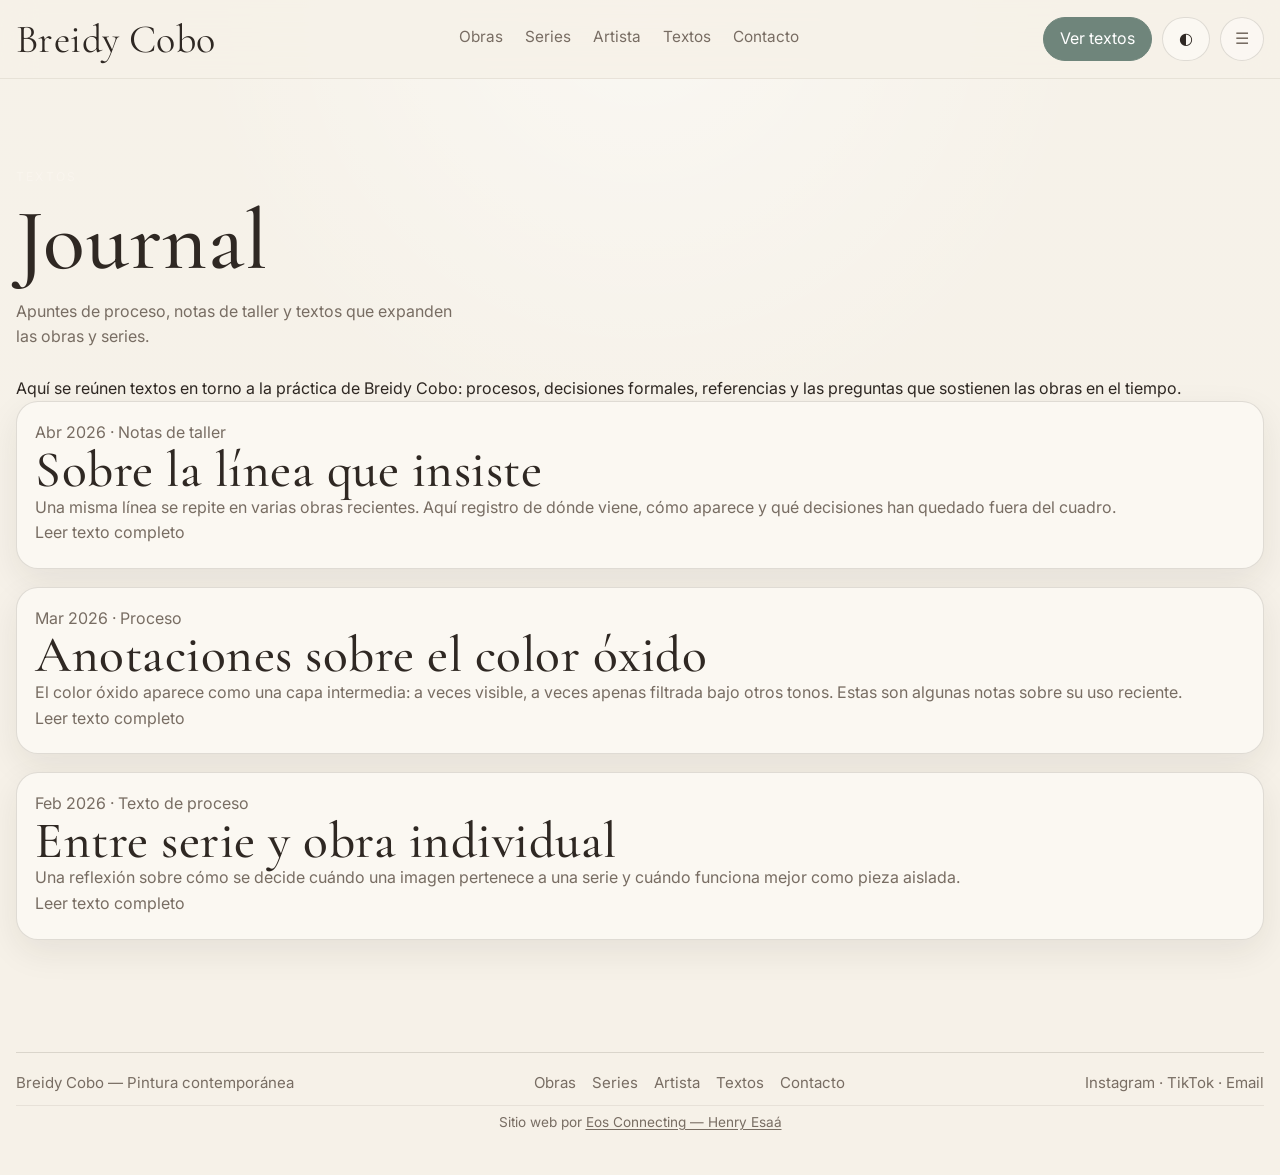
==== journal/index.html @ 8bce83ed "Primer commit - sitio Breidy" ====
<!DOCTYPE html>
<html lang="es" data-theme="light">
<head>
  <meta charset="UTF-8" />
  <meta name="viewport" content="width=device-width, initial-scale=1.0" />
  <title>Journal — Breidy Cobo</title>

  <!-- Fuentes -->
  <link rel="preconnect" href="https://fonts.googleapis.com">
  <link rel="preconnect" href="https://fonts.gstatic.com" crossorigin>
  <link href="https://fonts.googleapis.com/css2?family=Cormorant+Garamond:wght@400;500;600&family=Inter:wght@400;500;600&display=swap" rel="stylesheet">

  <!-- CSS compartido -->
  <link rel="stylesheet" href="../assets/css/styles.css" />
</head>
<body>
  <header class="site-header">
    <a class="skip-link" href="#main-content">Saltar al contenido</a>

    <div class="container header-inner">
      <a href="../index.html" class="brand" aria-label="Inicio Breidy Cobo">
        Breidy Cobo
      </a>

      <nav class="nav" aria-label="Navegación principal">
        <a href="../obras/index.html">Obras</a>
        <a href="../series/index.html">Series</a>
        <a href="../index.html#artist">Artista</a>
        <a href="./index.html" aria-current="page">Textos</a>
        <a href="../index.html#contact">Contacto</a>
      </nav>

      <div class="header-actions">
        <a href="#journal-list" class="btn btn-primary btn-collection">Ver textos</a>

        <button class="theme-toggle" type="button" aria-label="Cambiar tema" data-theme-toggle>
          ◐
        </button>

        <button class="menu-toggle" type="button" aria-label="Abrir menú" data-menu-toggle>
          ☰
        </button>
      </div>
    </div>

    <!-- Panel móvil -->
    <div class="mobile-panel" data-mobile-panel>
      <div class="container">
        <div class="mobile-top">
          <div class="mobile-lang" aria-label="Cambiar idioma">
            <button class="lang-btn active" type="button" data-lang="es">ES</button>
            <button class="lang-btn" type="button" data-lang="en">EN</button>
            <button class="lang-btn" type="button" data-lang="de">DE</button>
          </div>

          <div class="mobile-social" aria-label="Redes y contacto">
            <span>Conectar</span>
            <a href="https://www.instagram.com/breidy_cobo/" target="_blank" rel="noopener noreferrer">Instagram</a>
            <span>/</span>
            <a href="https://www.tiktok.com/@breidycobo" target="_blank" rel="noopener noreferrer">TikTok</a>
            <span>/</span>
            <a href="mailto:correo@ejemplo.com">Email</a>
          </div>
        </div>

        <nav class="mobile-nav" aria-label="Navegación móvil">
          <a href="../obras/index.html">Obras</a>
          <a href="../series/index.html">Series</a>
          <a href="../index.html#artist">Artista</a>
          <a href="./index.html">Textos</a>
          <a href="../index.html#contact">Contacto</a>
        </nav>
      </div>
    </div>
  </header>

  <main id="main-content">
    <section class="section">
      <div class="container">
        <div class="section-head">
          <div class="eyebrow">Textos</div>
          <h1>Journal</h1>
          <p>
            Apuntes de proceso, notas de taller y textos que expanden las obras y series.
          </p>
        </div>

        <div class="journal-intro">
          <p>
            Aquí se reúnen textos en torno a la práctica de Breidy Cobo: procesos, decisiones
            formales, referencias y las preguntas que sostienen las obras en el tiempo.
          </p>
        </div>

        <!-- Lista de textos: se llena desde main.js / JSON -->
        <div class="journal-grid" id="journal-list" aria-label="Entradas del journal"></div>
      </div>
    </section>
  </main>

  <footer class="site-footer">
    <div class="container footer-inner">
      <p>Breidy Cobo — Pintura contemporánea</p>
      <div class="footer-links">
        <a href="../obras/index.html">Obras</a>
        <a href="../series/index.html">Series</a>
        <a href="../index.html#artist">Artista</a>
        <a href="./index.html">Textos</a>
        <a href="../index.html#contact">Contacto</a>
      </div>
      <p class="footer-social">
        <a href="https://www.instagram.com/breidy_cobo/" target="_blank" rel="noopener noreferrer">Instagram</a>
        <span>·</span>
        <a href="https://www.tiktok.com/@breidycobo" target="_blank" rel="noopener noreferrer">TikTok</a>
        <span>·</span>
        <a href="mailto:correo@ejemplo.com">Email</a>
      </p>
    </div>

    <div class="container">
      <p class="site-credit">
        Sitio web por
        <a href="https://eosconnecting.com" target="_blank" rel="noopener noreferrer">
          Eos Connecting — Henry Esaá
        </a>
      </p>
    </div>
  </footer>

  <script src="../assets/js/main.js"></script>
</body>
</html>
---- assets/css/styles.css ----
:root,
[data-theme="light"] {
  --bg: #f6f1e8;
  --surface: #fbf8f2;
  --surface-2: #efe7db;
  --surface-3: #f3ede3;
  --line: rgba(52, 42, 34, 0.14);
  --line-soft: rgba(52, 42, 34, 0.08);
  --text: #2f2823;
  --muted: #786d63;
  --accent: #6f857b;
  --accent-strong: #5d7269;
  --accent-2: #a76b4c;
  --paper: #f8f4ed;
  --shadow-sm: 0 6px 20px rgba(42, 35, 30, 0.05);
  --shadow-md: 0 12px 34px rgba(42, 35, 30, 0.08);
  --shadow-lg: 0 20px 54px rgba(42, 35, 30, 0.10);
  --radius-sm: 14px;
  --radius-md: 22px;
  --radius-lg: 30px;
  --content: 1260px;
  --font-display: "Cormorant Garamond", serif;
  --font-body: "Inter", sans-serif;

  --text-xs: 0.8rem;
  --text-sm: 0.95rem;
  --color-bg: var(--bg);
  --color-surface: var(--surface);
  --color-surface-2: var(--surface-2);
  --color-surface-offset: var(--surface-3);
  --color-border: var(--line);
  --color-divider: var(--line-soft);
  --color-text: var(--text);
  --color-text-muted: var(--muted);
  --color-text-inverse: #faf7f2;
  --color-primary: var(--accent-2);
  --color-primary-hover: var(--accent-strong);
  --radius-full: 9999px;
  --shadow-sm-alt: 0 2px 8px rgba(46, 32, 19, 0.05);
  --content-default: 1180px;
  --transition: 180ms cubic-bezier(0.16, 1, 0.3, 1);
  --space-2: 0.5rem;
  --space-3: 0.75rem;
  --space-4: 1rem;
  --space-6: 1.5rem;
}

[data-theme="dark"] {
  --bg: #171411;
  --surface: #211c18;
  --surface-2: #2a241f;
  --surface-3: #302923;
  --line: rgba(243, 235, 228, 0.12);
  --line-soft: rgba(243, 235, 228, 0.08);
  --text: #efe8e1;
  --muted: #b7aba0;
  --accent: #93aca2;
  --accent-strong: #aac1b8;
  --accent-2: #d29b80;
  --paper: #2a241f;
  --shadow-sm: 0 8px 24px rgba(0, 0, 0, 0.16);
  --shadow-md: 0 14px 36px rgba(0, 0, 0, 0.24);
  --shadow-lg: 0 22px 58px rgba(0, 0, 0, 0.34);

  --color-bg: var(--bg);
  --color-surface: var(--surface);
  --color-surface-2: var(--surface-2);
  --color-surface-offset: var(--surface-3);
  --color-border: var(--line);
  --color-divider: var(--line-soft);
  --color-text: var(--text);
  --color-text-muted: var(--muted);
  --color-text-inverse: #1c1613;
  --color-primary: var(--accent-2);
  --color-primary-hover: var(--accent-strong);
}

img {
  -webkit-user-drag: none;
  user-drag: none;
}

* { box-sizing: border-box; margin: 0; padding: 0; }
html { scroll-behavior: smooth; }

body {
  min-height: 100vh;
  background: var(--bg);
  color: var(--text);
  font-family: var(--font-body);
  line-height: 1.6;
  background-image:
    radial-gradient(circle at top, rgba(255,255,255,.45), transparent 34%),
    linear-gradient(180deg, rgba(255,255,255,.06), rgba(0,0,0,0));
}

a { color: inherit; text-decoration: none; }
img { display: block; max-width: 100%; }
button, input { font: inherit; }

.container {
  width: min(calc(100% - 32px), var(--content));
  margin: 0 auto;
}

.site-header {
  position: sticky;
  top: 0;
  z-index: 50;
  backdrop-filter: blur(16px);
  background: color-mix(in srgb, var(--bg) 86%, transparent);
  border-bottom: 1px solid var(--line-soft);
}

.header-inner {
  min-height: 78px;
  display: flex;
  align-items: center;
  justify-content: space-between;
  gap: 20px;
}

.skip-link {
  position: absolute;
  left: var(--space-4);
  top: -100px;
  z-index: 1000;
  background: var(--color-primary);
  color: var(--color-text-inverse);
  padding: var(--space-3) var(--space-4);
  border-radius: var(--radius-md);
}
.skip-link:focus { top: var(--space-4); }

.brand {
  font-family: var(--font-display);
  font-size: clamp(2rem, 1.7rem + 1vw, 2.8rem);
  line-height: 1;
  letter-spacing: .01em;
}

.nav {
  display: flex;
  gap: 22px;
  font-size: .96rem;
  color: var(--muted);
}

.nav a {
  position: relative;
  padding-bottom: 4px;
}

.nav a::after {
  content: "";
  position: absolute;
  left: 0;
  bottom: 0;
  width: 100%;
  height: 1px;
  background: currentColor;
  transform: scaleX(0);
  transform-origin: left;
  transition: transform .2s ease;
}

.nav a:hover::after,
.nav a:focus-visible::after {
  transform: scaleX(1);
}

.header-actions {
  display: flex;
  align-items: center;
  gap: 10px;
}

.btn,
.theme-toggle {
  display: inline-flex;
  align-items: center;
  justify-content: center;
  min-height: 44px;
  border-radius: 999px;
  border: 1px solid var(--line);
  background: var(--surface);
  color: var(--text);
  padding: 0 16px;
  cursor: pointer;
  transition: transform .18s ease, box-shadow .18s ease, background .18s ease, border-color .18s ease;
}

.btn:hover,
.theme-toggle:hover {
  transform: translateY(-1px);
  box-shadow: var(--shadow-sm);
}

.btn-primary {
  background: var(--accent);
  border-color: var(--accent);
  color: #fff;
}

/* LANG EN PANEL MÓVIL (no en la barra) */
.mobile-lang {
  margin-top: var(--space-4);
  display: inline-flex;
  gap: var(--space-2);
  align-items: center;
  flex-wrap: wrap;
  padding: 4px;
  border: 1px solid var(--color-border);
  border-radius: var(--radius-full);
  background: var(--color-surface);
}

.lang-btn {
  min-height: 32px;
  border: 0;
  background: transparent;
  color: var(--color-text-muted);
  padding: 0 10px;
  border-radius: var(--radius-full);
  font-size: 0.78rem;
  letter-spacing: 0.12em;
  text-transform: uppercase;
  font-weight: 700;
  transition: background var(--transition), color var(--transition), transform var(--transition);
}

.lang-btn.active {
  background: var(--color-primary);
  color: var(--color-text-inverse);
}

.lang-btn:hover {
  color: var(--color-text);
  transform: translateY(-1px);
}

.mobile-social {
  margin-top: var(--space-4);
  display: inline-flex;
  gap: var(--space-2);
  align-items: center;
  flex-wrap: wrap;
}

.mobile-social span {
  text-transform: uppercase;
  letter-spacing: 0.18em;
  font-size: var(--text-xs);
  color: var(--color-text-muted);
}

.mobile-social a {
  text-decoration: underline;
  text-underline-offset: 0.18em;
  font-weight: 600;
}

.mobile-social a:hover {
  color: var(--color-primary);
}

.menu-toggle {
  display: inline-flex;
  align-items: center;
  justify-content: center;
  min-height: 44px;
  min-width: 44px;
  border-radius: 999px;
  border: 1px solid var(--color-border);
  background: color-mix(in srgb, var(--color-surface) 92%, transparent);
  color: var(--color-text-muted);
  font-size: 1rem;
  transition: background var(--transition), color var(--transition), transform var(--transition), box-shadow var(--transition);
}

.menu-toggle:hover {
  color: var(--color-text);
  transform: translateY(-1px);
  box-shadow: var(--shadow-sm-alt);
}

.mobile-panel {
  display: none;
  border-top: 1px solid var(--color-divider);
  background: transparent;
}

.mobile-panel.open {
  display: block;
}

.mobile-panel .container {
  margin-top: var(--space-4);
  margin-bottom: var(--space-4);
  max-width: 520px;
  border-radius: var(--radius-lg);
  border: 1px solid var(--color-border);
  background: color-mix(in srgb, var(--color-surface) 96%, transparent);
  box-shadow: var(--shadow-sm-alt);
  padding: var(--space-4);
}

.mobile-top {
  display: flex;
  flex-wrap: wrap;
  align-items: center;
  justify-content: space-between;
  gap: var(--space-3);
  margin-bottom: var(--space-3);
}

.mobile-nav {
  display: grid;
  gap: var(--space-1, 0.35rem);
  margin-top: 0;
}

.mobile-nav a {
  padding: var(--space-2) 0;
  color: var(--color-text-muted);
  text-align: left;
  background: transparent;
  border-bottom: 1px solid rgba(0, 0, 0, 0.04);
}

.mobile-nav a:last-child {
  border-bottom: 0;
}

/* HERO */
.hero {
  padding: 26px 0 40px;
}

.hero-band {
  position: relative;
  overflow: hidden;
  border-radius: var(--radius-lg);
  border: 1px solid var(--line);
  box-shadow: var(--shadow-lg);
  background:
    linear-gradient(180deg, rgba(10,7,4,0.3), rgba(10,7,4,0.6)),
    url("assets/img/hero/Breidy-Cobo.jpg") center/cover no-repeat;
  color: #fdfaf6;
}

.hero-media {
  position: absolute;
  inset: 0;
  z-index: 0;
}

.hero-media-image {
  pointer-events: none;
}

.hero-media-video {
  display: none;
}

.hero-video {
  width: 100%;
  height: 100%;
  object-fit: cover;
  display: block;
}

.hero-band[data-hero-type="video"] {
  background: none;
  border: 1px solid var(--line);
  box-shadow: var(--shadow-lg);
}

/* capa oscura cuando hay video, para asegurar contraste */
.hero-band[data-hero-type="video"]::before {
  content: "";
  position: absolute;
  inset: 0;
  background: linear-gradient(180deg, rgba(10,7,4,0.35), rgba(10,7,4,0.7));
  z-index: 1;
}

.hero-band[data-hero-type="video"] .hero-media-image {
  display: none;
}

.hero-band[data-hero-type="video"] .hero-media-video {
  display: block;
}

.hero-overlay {
  position: relative;
  z-index: 2; /* por encima de imagen/video y del overlay oscuro */
  padding: clamp(46px, 10vw, 86px) clamp(26px, 6vw, 60px);
  max-width: 720px;
}

/* fuerza color de texto del hero */
.hero-overlay,
.hero-overlay h1,
.hero-overlay p {
  color: #fdfaf6;
}

.hero::before {
  content: "";
  display: block;
  height: 4px;
}

.hero::after {
  content: "";
  display: block;
  height: 0;
}

.eyebrow {
  font-size: .76rem;
  text-transform: uppercase;
  letter-spacing: .18em;
  color: rgba(250,245,239,0.8);
  margin-bottom: 14px;
}

h1, h2, h3 {
  font-family: var(--font-display);
  font-weight: 500;
  line-height: .95;
  letter-spacing: .01em;
}

h1 {
  font-size: clamp(3.2rem, 2.2rem + 4vw, 5.4rem);
  margin-bottom: 16px;
}

.hero-overlay p {
  max-width: 40ch;
  color: rgba(255,252,247,0.88);
  font-size: 1.02rem;
}

.hero-actions {
  margin-top: 22px;
  display: flex;
  gap: 12px;
  flex-wrap: wrap;
}

/* botón del hero siempre visible */
.hero-actions .btn {
  background: rgba(246,240,233,0.1);
  border-color: rgba(246,240,233,0.5);
  color: #fdfaf6;
}

.hero-actions .btn-primary {
  background: var(--accent-2);
  border-color: var(--accent-2);
  color: #fff;
}

.hero-actions .btn:hover {
  background: rgba(246,240,233,0.2);
}

.section {
  padding: clamp(38px, 7vw, 88px) 0;
}

.section-divider {
  width: min(calc(100% - 32px), var(--content));
  margin: 0 auto;
  height: 1px;
  background: var(--line);
  opacity: .8;
}

.section-head {
  margin-bottom: 26px;
  text-align: left;
}

.section-head p {
  max-width: 46ch;
  color: var(--muted);
  margin-top: 8px;
}

h2 {
  font-size: clamp(2.3rem, 1.6rem + 2vw, 3.4rem);
}

.works-grid,
.series-grid {
  display: grid;
  gap: 20px;
}

.works-grid { grid-template-columns: 1fr; }
.series-grid { grid-template-columns: 1fr; }

.card {
  background: var(--surface);
  border-radius: var(--radius-md);
  border: 1px solid var(--line);
  box-shadow: var(--shadow-md);
  overflow: hidden;
}

.framed-media {
  padding: 18px;
  background: var(--surface-2);
  border-bottom: 1px solid var(--line-soft);
}

.frame-inner {
  background: var(--paper);
  border: 1px solid var(--line);
  box-shadow: var(--shadow-sm);
  padding: 12px;
}

.frame-inner img {
  width: 100%;
  aspect-ratio: 4 / 5;
  object-fit: cover;
  transition: transform .35s ease;
}

.card:hover .frame-inner img {
  transform: scale(1.025);
}

.card-body {
  padding: 18px 18px 22px;
}

.kicker {
  font-size: .75rem;
  text-transform: uppercase;
  letter-spacing: .16em;
  color: var(--muted);
  margin-bottom: 10px;
}

h3 {
  font-size: clamp(1.7rem, 1.2rem + 1vw, 2.4rem);
  margin-bottom: 8px;
}

.card-body p {
  color: var(--muted);
}

.meta {
  display: flex;
  flex-wrap: wrap;
  gap: 12px;
  margin-top: 14px;
  color: var(--muted);
  font-size: .92rem;
}

.artist-section-inner {
  max-width: 920px;
  margin: 0 auto;
}

.artist-card {
  background: var(--surface);
  border-radius: var(--radius-lg);
  border: 1px solid var(--line);
  box-shadow: var(--shadow-lg);
  padding: clamp(26px, 4vw, 44px);
}

.artist-layout {
  display: grid;
  grid-template-columns: minmax(0, 1.1fr) minmax(0, 0.9fr);
  gap: 24px;
  align-items: center;
}

.artist-text p { color: var(--muted); }

.artist-quote {
  margin-top: 20px;
  padding-top: 16px;
  padding-bottom: 32px;
  border-top: 1px solid var(--line);
  border-bottom: 1px solid transparent;
  font-family: var(--font-display);
  font-size: clamp(1.9rem, 1.3rem + 1.2vw, 3rem);
  line-height: 1.02;
  max-width: 13ch;
  font-style: italic;
}

.artist-image-frame {
  background: var(--surface-2);
  padding: 16px;
  border-radius: var(--radius-md);
}

.artist-image-inner {
  background: var(--paper);
  border-radius: var(--radius-sm);
  border: 1px solid var(--line);
  box-shadow: var(--shadow-sm);
  padding: 12px;
}

.artist-image-inner img {
  width: 100%;
  height: 100%;
  object-fit: cover;
  max-height: 480px;
}

.artist-social {
  margin-top: 0;
  display: flex;
  align-items: center;
  gap: 1.1rem;
  font-size: 0.9rem;
}

.artist-social-link {
  display: inline-flex;
  align-items: center;
  justify-content: center;
  width: 2.6rem;
  height: 2.6rem;
  border-radius: 999px;
  border: 1px solid currentColor;
  color: inherit;
  text-decoration: none;
  transition: background-color 0.2s ease, color 0.2s ease, border-color 0.2s ease;
  flex: 0 0 auto;
}

.artist-social-link .icon-social {
  width: 1.4rem !important;
  height: 1.4rem !important;
  flex-shrink: 0;
}

.artist-social-link:hover,
.artist-social-link:focus-visible {
  background-color: currentColor;
  color: var(--color-bg, #fff);
  border-color: transparent;
}

/* JOURNAL EN HOME (Textos / Prensa / etc.) – SIEMPRE 1 COLUMNA */
.journal-grid {
  display: grid;
  gap: 18px;
  grid-template-columns: 1fr;
}

.journal-card {
  background: var(--surface);
  border-radius: var(--radius-md);
  border: 1px solid var(--line);
  box-shadow: var(--shadow-md);
  padding: 18px 18px 22px;
}

.journal-card p { color: var(--muted); }

.newsletter-panel {
  max-width: 900px;
  margin: 0 auto;
  background: var(--surface);
  border-radius: var(--radius-lg);
  border: 1px solid var(--line);
  box-shadow: var(--shadow-lg);
  padding: clamp(26px, 4vw, 44px);
}

.newsletter-panel p {
  max-width: 44ch;
  color: var(--muted);
}

.newsletter-form {
  margin-top: 18px;
  display: grid;
  grid-template-columns: 1fr auto;
  gap: 12px;
}

.newsletter-form input {
  min-height: 48px;
  border-radius: 999px;
  border: 1px solid var(--line);
  background: transparent;
  color: var(--text);
  padding: 0 16px;
}

.site-footer {
  padding: 24px 0 42px;
  color: var(--muted);
}

.footer-inner {
  border-top: 1px solid var(--line);
  padding-top: 18px;
  display: flex;
  flex-wrap: wrap;
  gap: 18px;
  align-items: center;
  font-size: .94rem;
  justify-content: space-between;
}

.footer-links {
  display: flex;
  gap: 16px;
  flex-wrap: wrap;
}

.site-credit {
  margin-top: 10px;
  padding-top: 6px;
  border-top: 1px solid var(--line-soft);
  text-align: center;
  font-size: 0.85rem;
  color: var(--muted);
}

.site-credit a {
  text-decoration: underline;
  text-underline-offset: 0.12em;
}

.site-credit a:hover {
  color: var(--accent-2);
}

/* MOBILE */
@media (max-width: 760px) {
  .header-inner {
    flex-wrap: wrap;
    align-items: center;
  }

  .nav {
    display: none;
  }

  .header-actions {
    margin-left: auto;
  }

  .newsletter-form {
    grid-template-columns: 1fr;
  }

  .hero-overlay {
    padding: 32px 20px 40px;
  }

  .hero-actions {
    flex-direction: column;
  }

  .artist-section-inner {
    padding: 0;
  }

  .mobile-lang {
    margin-top: 0;
  }

  .lang-btn {
    min-height: 28px;
    padding: 0 8px;
    font-size: 0.7rem;
  }

  .artist-layout {
    grid-template-columns: 1fr;
  }

  .artist-text p {
    max-width: 38ch;
  }
}

/* JOURNAL – LISTADO (solo en página Journal) */
.page-journal .page-header-inner {
  max-width: 960px;
  margin-inline: auto;
  padding-block: 3rem 1.5rem;
}

.page-journal .page-header .eyebrow {
  text-transform: uppercase;
  letter-spacing: 0.08em;
  font-size: 0.75rem;
  opacity: 0.7;
}

.page-journal .page-header h1 {
  font-size: clamp(2.1rem, 3vw, 2.6rem);
  margin-bottom: 0.5rem;
}

.page-journal .page-header .lead {
  max-width: 40rem;
  line-height: 1.6;
  opacity: 0.85;
}

.page-journal .journal-section {
  padding-block: 1rem 4rem;
}

.page-journal .journal-inner {
  max-width: 960px;
  margin-inline: auto;
  padding-inline: 1.5rem;
}

.page-journal .journal-intro {
  max-width: 40rem;
  margin-bottom: 2rem;
  font-size: 0.95rem;
  line-height: 1.7;
  opacity: 0.9;
}

.page-journal .journal-grid {
  display: grid;
  grid-template-columns: minmax(0, 1fr); /* una sola columna también aquí */
  gap: 1.75rem;
  border-top: 1px solid rgba(255, 255, 255, 0.1);
  padding-top: 1.5rem;
}

.page-journal .journal-card {
  border: 1px solid rgba(255, 255, 255, 0.08);
  border-radius: 0.75rem;
  padding: 1.25rem 1.25rem 1.5rem;
  background: radial-gradient(circle at top left, rgba(255,255,255,0.06), transparent 60%);
  backdrop-filter: blur(6px);
  display: flex;
  flex-direction: column;
  gap: 0.75rem;
}

.page-journal .journal-card-header {
  display: flex;
  flex-direction: column;
  gap: 0.35rem;
}

.page-journal .journal-card-meta {
  font-size: 0.8rem;
  text-transform: uppercase;
  letter-spacing: 0.08em;
  opacity: 0.7;
}

.page-journal .journal-card-separator {
  margin-inline: 0.4rem;
}

.page-journal .journal-card-title {
  font-size: 1.05rem;
  line-height: 1.4;
}

.page-journal .journal-card-title a {
  color: inherit;
  text-decoration: none;
}

.page-journal .journal-card-title a:hover {
  text-decoration: underline;
}

.page-journal .journal-card-excerpt {
  font-size: 0.9rem;
  line-height: 1.6;
  opacity: 0.9;
}

.page-journal .journal-card-link {
  margin-top: auto;
  font-size: 0.85rem;
}

.page-journal .journal-card-link a {
  color: inherit;
  text-decoration: none;
  border-bottom: 1px solid rgba(255, 255, 255, 0.35);
  padding-bottom: 0.08rem;
}

.page-journal .journal-card-link a:hover {
  border-bottom-color: rgba(255, 255, 255, 0.7);
}

/* JOURNAL – DETALLE */
.page-journal-detail .journal-detail {
  padding-block: 2.5rem 4rem;
}

.page-journal-detail .journal-detail-inner {
  max-width: 720px;
  margin-inline: auto;
  padding-inline: 1.5rem;
}

.page-journal-detail .back-link {
  display: inline-flex;
  align-items: center;
  gap: 0.3rem;
  font-size: 0.85rem;
  text-decoration: none;
  opacity: 0.7;
  margin-bottom: 1.5rem;
}

.page-journal-detail .back-link:hover {
  opacity: 1;
  text-decoration: underline;
}

.journal-detail-header {
  margin-bottom: 1.75rem;
}

.journal-meta {
  font-size: 0.8rem;
  text-transform: uppercase;
  letter-spacing: 0.08em;
  opacity: 0.7;
  margin-bottom: 0.4rem;
}

.journal-separator {
  margin-inline: 0.35rem;
}

#journal-title {
  font-size: clamp(1.8rem, 3vw, 2.3rem);
  line-height: 1.3;
}

.journal-body {
  font-size: 0.98rem;
  line-height: 1.8;
  opacity: 0.93;
}

.journal-body p + p {
  margin-top: 1rem;
}
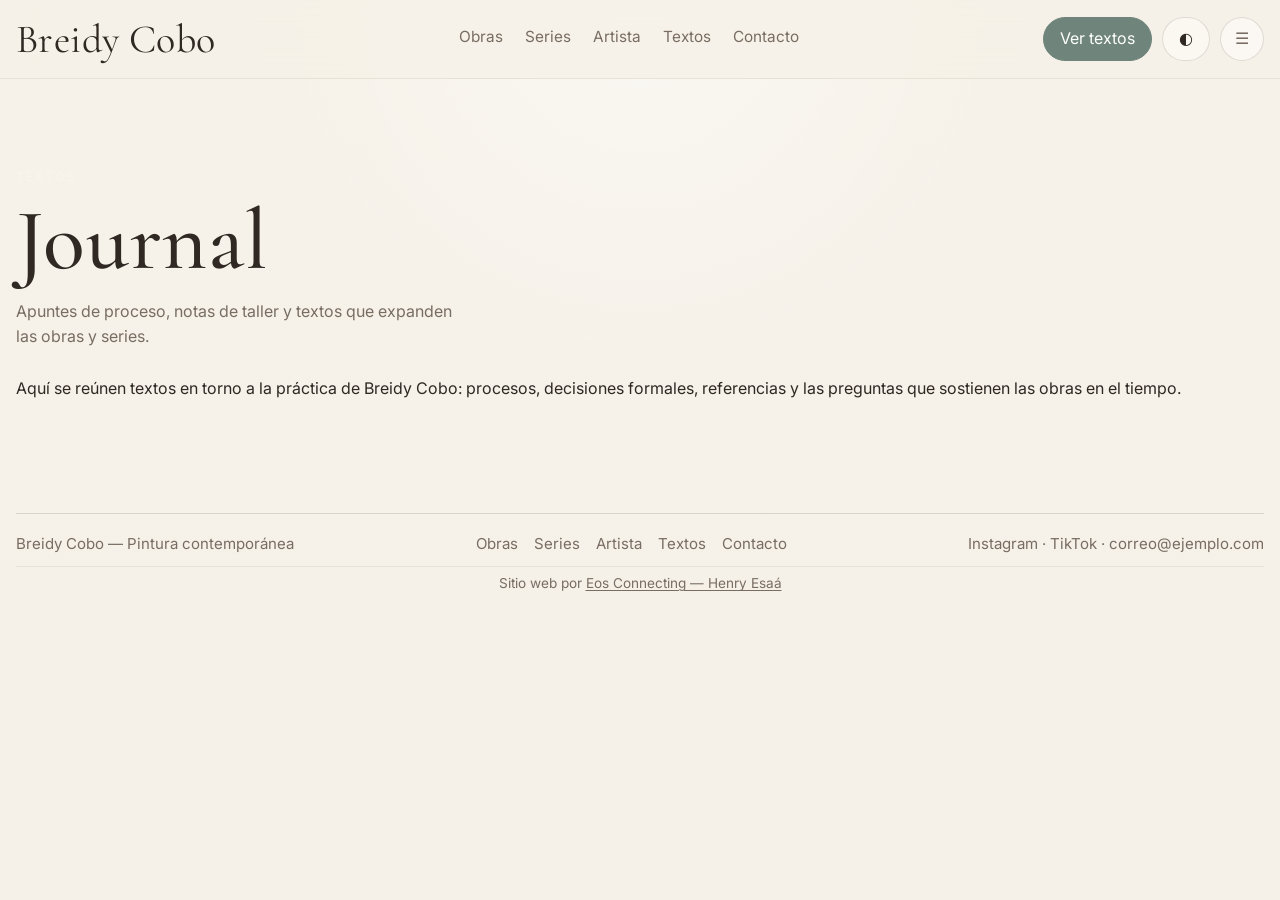
==== commit 34e4274c: "feat: traducciones en páginas internas de journal" ====
--- a/journal/index.html
+++ b/journal/index.html
@@ -3,7 +3,7 @@
 <head>
   <meta charset="UTF-8" />
   <meta name="viewport" content="width=device-width, initial-scale=1.0" />
-  <title>Journal — Breidy Cobo</title>
+  <title data-i18n="journal.page_title">Journal — Breidy Cobo</title>
 
   <!-- Fuentes -->
   <link rel="preconnect" href="https://fonts.googleapis.com">
@@ -15,23 +15,23 @@
 </head>
 <body>
   <header class="site-header">
-    <a class="skip-link" href="#main-content">Saltar al contenido</a>
+    <a class="skip-link" href="#main-content" data-i18n="skip_link">Saltar al contenido</a>
 
     <div class="container header-inner">
-      <a href="../index.html" class="brand" aria-label="Inicio Breidy Cobo">
+      <a href="../index.html" class="brand" aria-label="Inicio Breidy Cobo" data-i18n="brand">
         Breidy Cobo
       </a>
 
       <nav class="nav" aria-label="Navegación principal">
-        <a href="../obras/index.html">Obras</a>
-        <a href="../series/index.html">Series</a>
-        <a href="../index.html#artist">Artista</a>
-        <a href="./index.html" aria-current="page">Textos</a>
-        <a href="../index.html#contact">Contacto</a>
+        <a href="../obras/index.html" data-i18n="nav.works">Obras</a>
+        <a href="../series/index.html" data-i18n="nav.series">Series</a>
+        <a href="../index.html#artist" data-i18n="nav.artist">Artista</a>
+        <a href="./index.html" aria-current="page" data-i18n="nav.journal">Textos</a>
+        <a href="../index.html#contact" data-i18n="nav.contact">Contacto</a>
       </nav>
 
       <div class="header-actions">
-        <a href="#journal-list" class="btn btn-primary btn-collection">Ver textos</a>
+        <a href="#journal-list" class="btn btn-primary btn-collection" data-i18n="buttons.view_texts">Ver textos</a>
 
         <button class="theme-toggle" type="button" aria-label="Cambiar tema" data-theme-toggle>
           ◐
@@ -48,27 +48,27 @@
       <div class="container">
         <div class="mobile-top">
           <div class="mobile-lang" aria-label="Cambiar idioma">
-            <button class="lang-btn active" type="button" data-lang="es">ES</button>
+            <button class="lang-btn" type="button" data-lang="es">ES</button>
             <button class="lang-btn" type="button" data-lang="en">EN</button>
             <button class="lang-btn" type="button" data-lang="de">DE</button>
           </div>
 
           <div class="mobile-social" aria-label="Redes y contacto">
-            <span>Conectar</span>
-            <a href="https://www.instagram.com/breidy_cobo/" target="_blank" rel="noopener noreferrer">Instagram</a>
+            <span data-i18n="social.connect">Conectar</span>
+            <a href="https://www.instagram.com/breidy_cobo/" target="_blank" rel="noopener noreferrer" data-i18n="social.instagram">Instagram</a>
             <span>/</span>
-            <a href="https://www.tiktok.com/@breidycobo" target="_blank" rel="noopener noreferrer">TikTok</a>
+            <a href="https://www.tiktok.com/@breidycobo" target="_blank" rel="noopener noreferrer" data-i18n="social.tiktok">TikTok</a>
             <span>/</span>
-            <a href="mailto:correo@ejemplo.com">Email</a>
+            <a href="mailto:correo@ejemplo.com" data-i18n="social.email">Email</a>
           </div>
         </div>
 
         <nav class="mobile-nav" aria-label="Navegación móvil">
-          <a href="../obras/index.html">Obras</a>
-          <a href="../series/index.html">Series</a>
-          <a href="../index.html#artist">Artista</a>
-          <a href="./index.html">Textos</a>
-          <a href="../index.html#contact">Contacto</a>
+          <a href="../obras/index.html" data-i18n="nav.works">Obras</a>
+          <a href="../series/index.html" data-i18n="nav.series">Series</a>
+          <a href="../index.html#artist" data-i18n="nav.artist">Artista</a>
+          <a href="./index.html" data-i18n="nav.journal">Textos</a>
+          <a href="../index.html#contact" data-i18n="nav.contact">Contacto</a>
         </nav>
       </div>
     </div>
@@ -78,21 +78,21 @@
     <section class="section">
       <div class="container">
         <div class="section-head">
-          <div class="eyebrow">Textos</div>
-          <h1>Journal</h1>
-          <p>
+          <div class="eyebrow" data-i18n="journal.eyebrow">Textos</div>
+          <h1 data-i18n="journal.title">Journal</h1>
+          <p data-i18n="journal.description">
             Apuntes de proceso, notas de taller y textos que expanden las obras y series.
           </p>
         </div>
 
         <div class="journal-intro">
-          <p>
+          <p data-i18n="journal.intro">
             Aquí se reúnen textos en torno a la práctica de Breidy Cobo: procesos, decisiones
             formales, referencias y las preguntas que sostienen las obras en el tiempo.
           </p>
         </div>
 
-        <!-- Lista de textos: se llena desde main.js / JSON -->
+        <!-- Lista de textos: se llena desde main.js -->
         <div class="journal-grid" id="journal-list" aria-label="Entradas del journal"></div>
       </div>
     </section>
@@ -100,20 +100,20 @@
 
   <footer class="site-footer">
     <div class="container footer-inner">
-      <p>Breidy Cobo — Pintura contemporánea</p>
+      <p data-footer-text>Breidy Cobo — Pintura contemporánea</p>
       <div class="footer-links">
-        <a href="../obras/index.html">Obras</a>
-        <a href="../series/index.html">Series</a>
-        <a href="../index.html#artist">Artista</a>
-        <a href="./index.html">Textos</a>
-        <a href="../index.html#contact">Contacto</a>
+        <a href="../obras/index.html" data-i18n="nav.works">Obras</a>
+        <a href="../series/index.html" data-i18n="nav.series">Series</a>
+        <a href="../index.html#artist" data-i18n="nav.artist">Artista</a>
+        <a href="./index.html" data-i18n="nav.journal">Textos</a>
+        <a href="../index.html#contact" data-i18n="nav.contact">Contacto</a>
       </div>
       <p class="footer-social">
-        <a href="https://www.instagram.com/breidy_cobo/" target="_blank" rel="noopener noreferrer">Instagram</a>
+        <a href="https://www.instagram.com/breidy_cobo/" target="_blank" rel="noopener noreferrer" data-i18n="social.instagram">Instagram</a>
         <span>·</span>
-        <a href="https://www.tiktok.com/@breidycobo" target="_blank" rel="noopener noreferrer">TikTok</a>
+        <a href="https://www.tiktok.com/@breidycobo" target="_blank" rel="noopener noreferrer" data-i18n="social.tiktok">TikTok</a>
         <span>·</span>
-        <a href="mailto:correo@ejemplo.com">Email</a>
+        <a href="mailto:correo@ejemplo.com" data-contact-email>correo@ejemplo.com</a>
       </p>
     </div>
 
